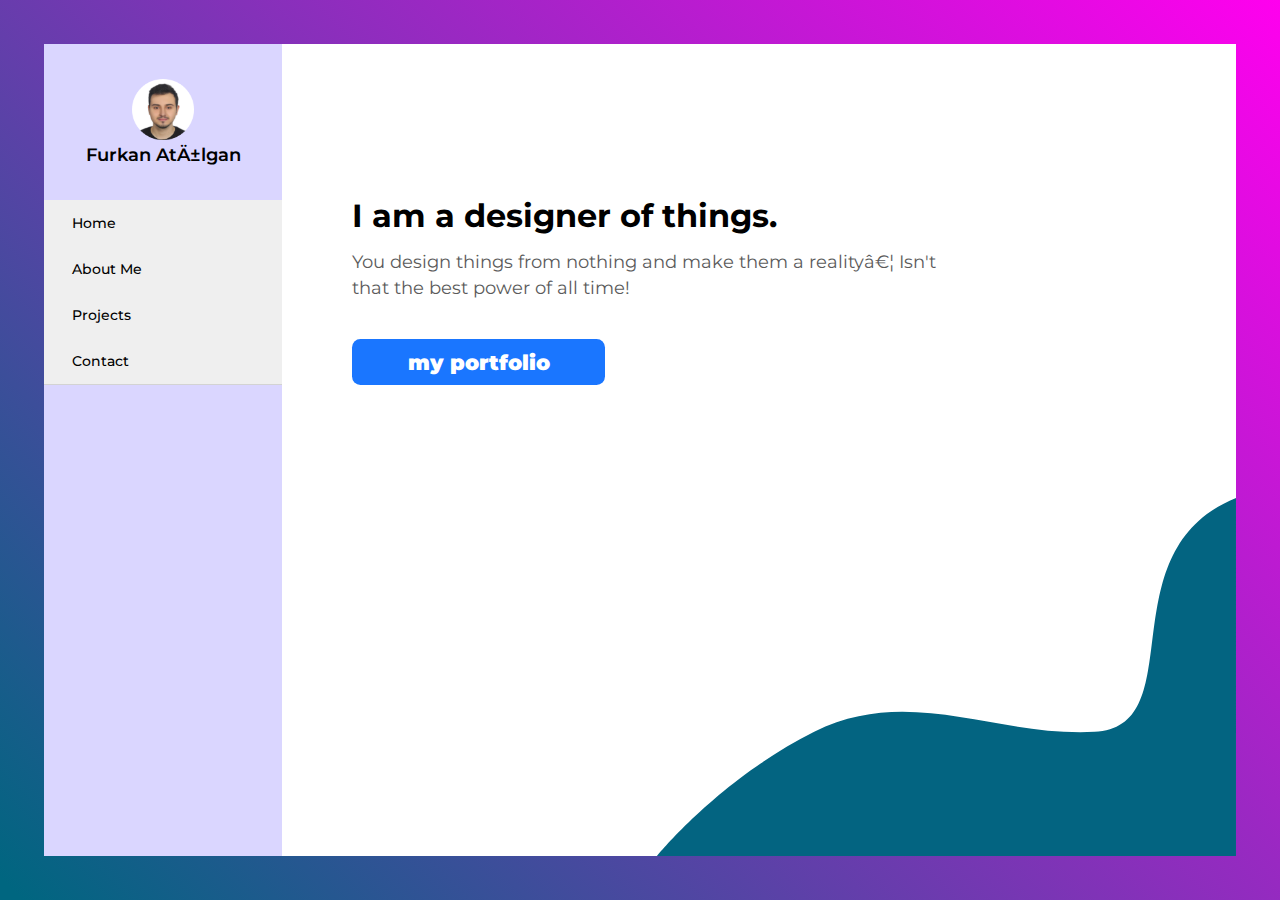
==== index.html @ 07aae766 "adjustments" ====
<!DOCTYPE html>
<html>

<head>
    <title>Furkan Atılgan | Welcome</title>
    <meta name="viewport" content="width = device-width, initial-scale = 1.0">
    <meta charset="urf-8">
    <meta name="author" content="Furkan Atılgan">
    <link rel="stylesheet" href="css/main.css">
    <link href="https://fonts.googleapis.com/css?family=Montserrat&display=swap" rel="stylesheet">
</head>

<body>
    <aside>
        <figure>
            <div class="avatar"><img src="img/Avatar.png"></div>
            <figcaption>Furkan Atılgan</figcaption>
        </figure>
        <button onclick="displaynav()" id="navbtn">
            <img src="img/Group_1.svg"></img>
        </button>
        <nav style="height: 0px">
            <ul>
                <li><a href="index.html">Home</a></li>
                <li><a href="about_me.html">About Me</a></li>
                <li><a href="projects.html">Projects</a></li>
                <li><a href="contact.html">Contact</a></li>
            </ul>
        </nav>
    </aside>

    <main>
        <h1>I am a designer of things.</h1>
        <p>You design things from nothing and make them a reality… Isn't that the best power of all time!</p>
        <a class="cntc" href="#">my portfolio</a>
        <img src="img/Path_1.svg">
    </main>

    </div>
</body>
<script src="js/main.js"></script>

</html>
---- css/main.css ----
* {
  box-sizing: border-box;
}

html,
body {
  height: 100%;
  padding: 0;
  font-size: 2vh;
  margin: 0;
  font-family: "Montserrat", sans-serif;
}

body {
  background: #006680;
}
body aside {
  display: grid;
  grid-template-columns: auto 40px;
  padding: 1.5em 2em;
}
body aside figure {
  display: inline-block;
  margin: 0;
  padding: 0;
}
body aside figure .avatar {
  display: none;
}
body aside figure figcaption {
  margin: 0;
  padding: 0;
  font-size: 1.5em;
  font-weight: 600;
  color: white;
}
body aside #navbtn {
  width: auto;
  height: auto;
  outline: none;
  border: none;
  background-color: inherit;
  padding: 0;
  outline: 0;
}
body aside #navbtn img {
  width: 2.8em;
}
body aside nav {
  position: absolute;
  display: block;
  overflow: hidden;
  top: 4.798em;
  right: 0;
  padding: 0;
  margin: 0;
  width: 100%;
  transition: 0.4s;
  z-index: 5;
}
body aside nav ul {
  padding: 0;
  margin: 0;
  list-style-type: none;
  background-color: white;
}
body aside nav ul li {
  width: 100%;
  text-align: center;
  border-top: 1px solid lightgrey;
}
body aside nav ul li a {
  text-decoration: none;
  font-size: 1.4em;
  padding: 1em;
  font-weight: 500;
  display: block;
  color: black;
  cursor: pointer;
}
body aside nav ul :last-child a {
  border-bottom: 1px solid lightgrey;
}
body main {
  width: 100%;
  height: 85%;
  background-color: #fff;
  padding: 2em;
  margin: 0;
}
body main h1 {
  padding: 0;
  margin: 1em 0 1em 0;
  font-size: 2.4em;
}
body main p {
  font-size: 1.5em;
  color: #5b5b5b;
  line-height: 1.5em;
}
body main .cntc {
  text-decoration: none;
  color: #fff;
  width: 100%;
  text-align: center;
  font-size: 1.6em;
  font-weight: 900;
  padding: 0.8em;
  background-color: #1a76ff;
  display: inline-block;
  margin-top: 1em;
  border-radius: 0.4em;
}
body main img {
  display: none;
}

@media screen and (min-width: 800px) {
  body {
    /* Permalink - use to edit and share this gradient: https://colorzilla.com/gradient-editor/#006680+1,ff00ee+100,7db9e8+100 */
    background: #006680;
    /* Old browsers */
    background: -moz-linear-gradient(45deg, #006680 1%, #ff00ee 100%, #7db9e8 100%);
    /* FF3.6-15 */
    background: -webkit-linear-gradient(45deg, #006680 1%, #ff00ee 100%, #7db9e8 100%);
    /* Chrome10-25,Safari5.1-6 */
    background: linear-gradient(45deg, #006680 1%, #ff00ee 100%, #7db9e8 100%);
    /* W3C, IE10+, FF16+, Chrome26+, Opera12+, Safari7+ */
    filter: progid:DXImageTransform.Microsoft.gradient( startColorstr="#006680", endColorstr="#7db9e8",GradientType=1 );
    /* IE6-9 fallback on horizontal gradient */
    background-attachment: fixed;
    background-repeat: no-repeat;
    font-size: 1.37vw;
    height: calc(100% - 5em);
    margin: 2.5em;
    display: grid;
    grid-template-columns: 20% auto;
  }
  body aside {
    padding: 0;
    display: block;
    background-color: #dad6ff;
  }
  body aside figure {
    text-align: center;
    display: block;
    height: auto;
    width: auto;
    margin: 2em 0 2em 0;
  }
  body aside figure .avatar {
    display: block;
  }
  body aside figure .avatar img {
    height: 3.5em;
  }
  body aside figure figcaption {
    color: black;
    font-size: 1em;
  }
  body aside button {
    display: none;
  }
  body aside nav {
    margin: 0;
    position: static;
    width: 100%;
    height: auto !important;
    display: block;
    background-color: #efefef;
  }
  body aside nav ul {
    background-color: inherit;
  }
  body aside nav ul li {
    text-align: left;
    border: none;
  }
  body aside nav ul li a {
    background-color: inherit;
    font-size: 0.8em;
    padding-left: 2em;
  }
  body aside nav ul li a:hover {
    background-color: #1a76ff;
    color: white;
    transition: 0.3s;
  }
  body main {
    height: auto;
    position: relative;
    padding: 2em 4em;
  }
  body main h1 {
    font-size: 1.8em;
    font-weight: bold;
    margin: 3.7em 0 0 0;
  }
  body main p {
    font-size: 1em;
    margin: 0.8em 0;
    width: 35em;
  }
  body main .cntc {
    font-size: 1.2em;
    width: 12em;
    padding: 0.5em;
    margin: 1.8em 0;
    display: block;
  }
  body main img {
    position: absolute;
    bottom: 0;
    right: 0;
    width: 33em;
    display: block;
  }
}

/*# sourceMappingURL=main.css.map */
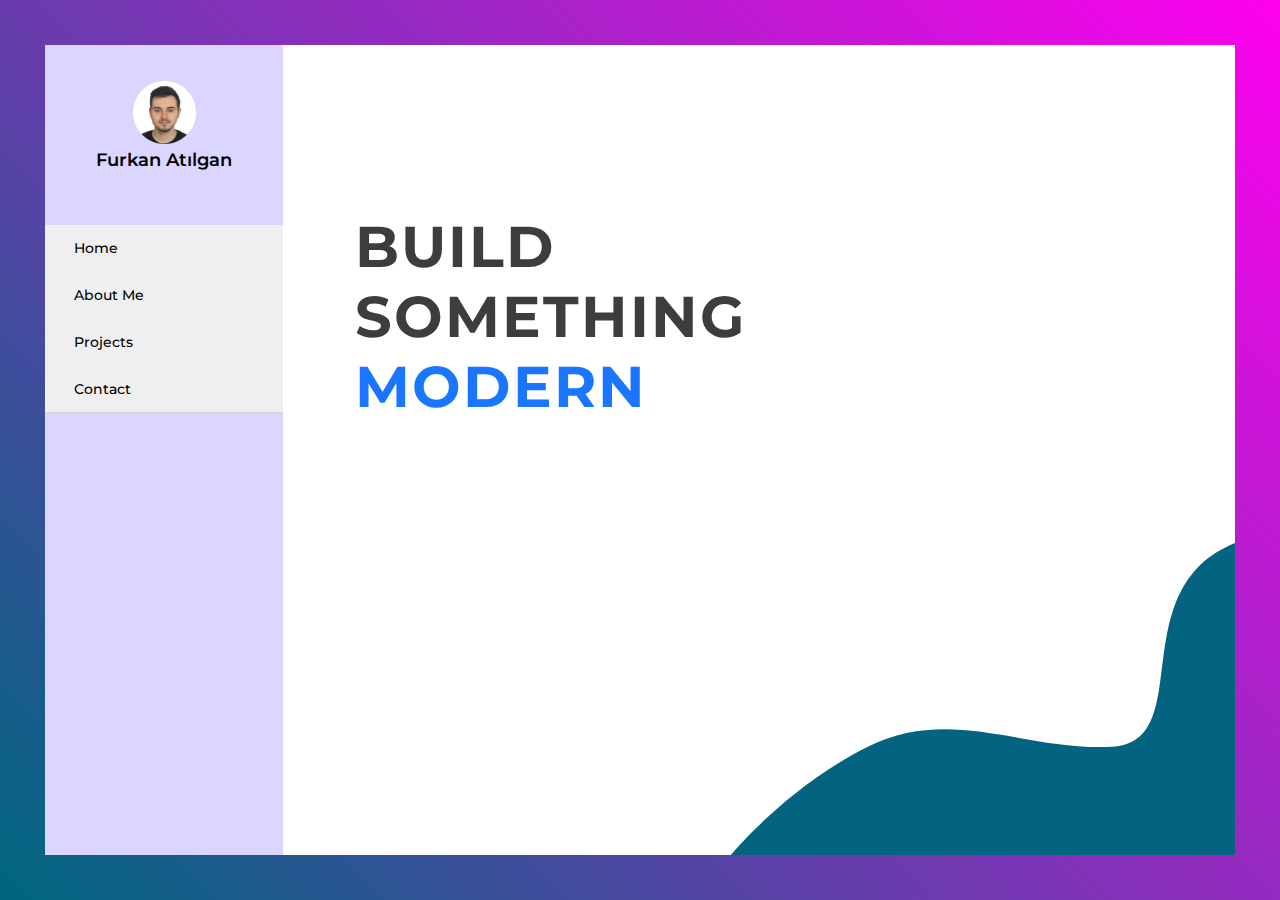
==== commit 2fa6f5fc: "home and about me pages changed largely" ====
--- a/index.html
+++ b/index.html
@@ -4,13 +4,13 @@
 <head>
     <title>Furkan Atılgan | Welcome</title>
     <meta name="viewport" content="width = device-width, initial-scale = 1.0">
-    <meta charset="urf-8">
+    <meta charset="utf-8">
     <meta name="author" content="Furkan Atılgan">
     <link rel="stylesheet" href="css/main.css">
     <link href="https://fonts.googleapis.com/css?family=Montserrat&display=swap" rel="stylesheet">
 </head>
 
-<body>
+<body onload="startInterval()">
     <aside>
         <figure>
             <div class="avatar"><img src="img/Avatar.png"></div>
@@ -30,10 +30,8 @@
     </aside>
 
     <main>
-        <h1>I am a designer of things.</h1>
-        <p>You design things from nothing and make them a reality… Isn't that the best power of all time!</p>
-        <a class="cntc" href="#">my portfolio</a>
-        <img src="img/Path_1.svg">
+        <h1>build <br> something <br> <span id="spnTxt">modern</span></h1>
+        <img src="img/Path_1.svg">  
     </main>
 
     </div>
--- a/css/main.css
+++ b/css/main.css
@@ -6,7 +6,7 @@
 body {
   height: 100%;
   padding: 0;
-  font-size: 2vh;
+  font-size: 14px;
   margin: 0;
   font-family: "Montserrat", sans-serif;
 }
@@ -91,7 +91,15 @@
 body main h1 {
   padding: 0;
   margin: 1em 0 1em 0;
-  font-size: 2.4em;
+  font-size: 3.2em;
+  font-weight: bold;
+  text-transform: uppercase;
+  letter-spacing: 2px;
+  color: #3d3d3d;
+  text-align: center;
+}
+body main h1 span {
+  color: #1a76ff;
 }
 body main p {
   font-size: 1.5em;
@@ -130,7 +138,7 @@
     /* IE6-9 fallback on horizontal gradient */
     background-attachment: fixed;
     background-repeat: no-repeat;
-    font-size: 1.37vw;
+    font-size: 18px !important;
     height: calc(100% - 5em);
     margin: 2.5em;
     display: grid;
@@ -163,6 +171,7 @@
   }
   body aside nav {
     margin: 0;
+    margin-top: 3em;
     position: static;
     width: 100%;
     height: auto !important;
@@ -189,12 +198,11 @@
   body main {
     height: auto;
     position: relative;
-    padding: 2em 4em;
+    padding: 6em 4em;
   }
   body main h1 {
-    font-size: 1.8em;
     font-weight: bold;
-    margin: 3.7em 0 0 0;
+    text-align: left;
   }
   body main p {
     font-size: 1em;
@@ -212,7 +220,7 @@
     position: absolute;
     bottom: 0;
     right: 0;
-    width: 33em;
+    width: 28em;
     display: block;
   }
 }
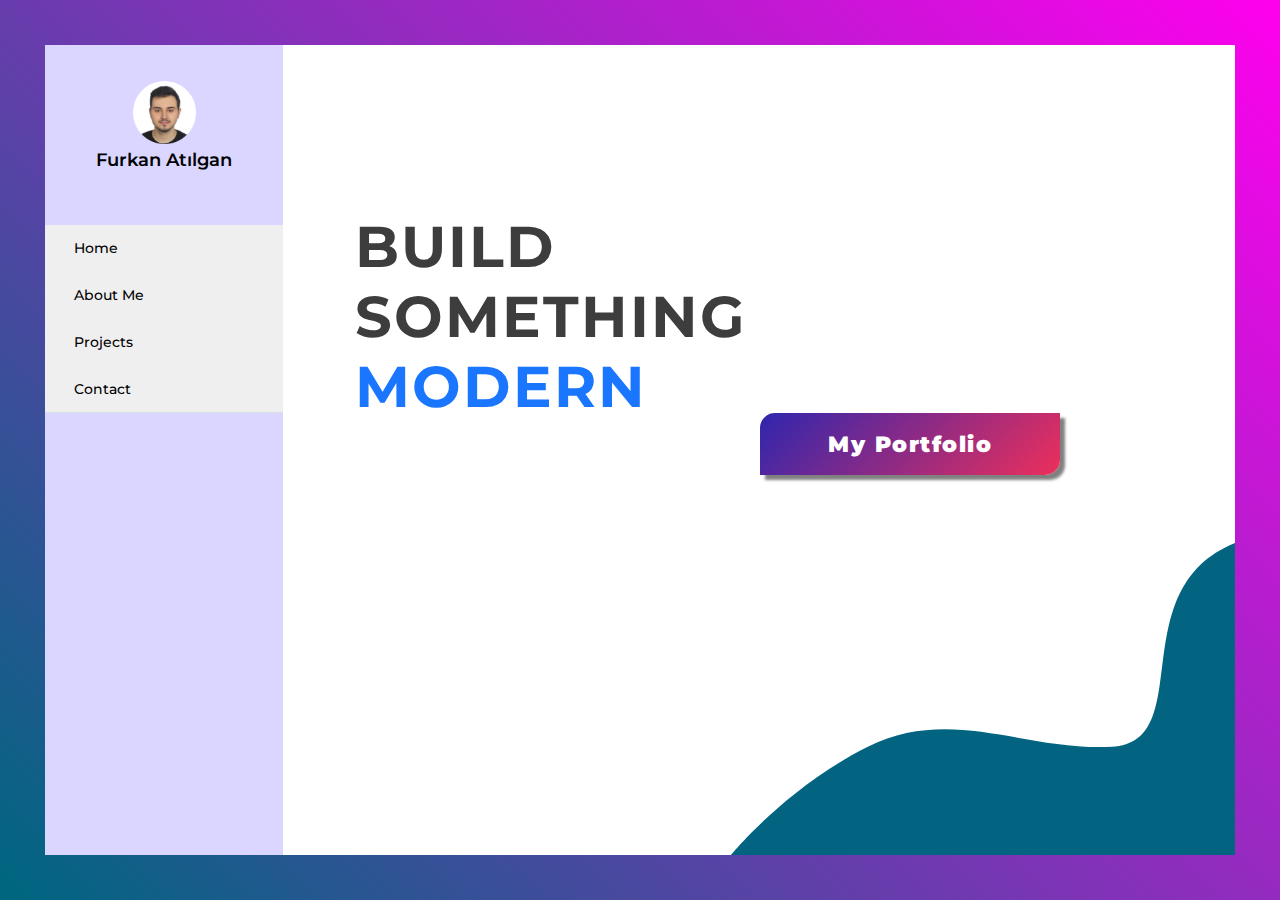
==== commit 7df4953a: "portfolio download link added" ====
--- a/index.html
+++ b/index.html
@@ -31,7 +31,8 @@
 
     <main>
         <h1>build <br> something <br> <span id="spnTxt">modern</span></h1>
-        <img src="img/Path_1.svg">  
+        <img src="img/Path_1.svg">
+        <a class="cntc" href="img/Furkan Atılgan CV.pdf" download>My Portfolio</a>  
     </main>
 
     </div>
--- a/css/main.css
+++ b/css/main.css
@@ -55,19 +55,19 @@
   padding: 0;
   margin: 0;
   width: 100%;
-  transition: 0.4s;
+  transition: height 0.4s;
   z-index: 5;
 }
 body aside nav ul {
   padding: 0;
   margin: 0;
   list-style-type: none;
-  background-color: white;
+  background-color: #f2fcff;
 }
 body aside nav ul li {
   width: 100%;
   text-align: center;
-  border-top: 1px solid lightgrey;
+  border-top: 1px solid #d5e0e3;
 }
 body aside nav ul li a {
   text-decoration: none;
@@ -79,9 +79,12 @@
   cursor: pointer;
 }
 body aside nav ul :last-child a {
-  border-bottom: 1px solid lightgrey;
+  border-bottom: 1px solid #d5e0e3;
 }
 body main {
+  position: relative;
+  top: 0;
+  transition: top 0.4s;
   width: 100%;
   height: 85%;
   background-color: #fff;
@@ -113,11 +116,23 @@
   text-align: center;
   font-size: 1.6em;
   font-weight: 900;
-  padding: 0.8em;
-  background-color: #1a76ff;
+  padding: 18px;
+  letter-spacing: 1.5px;
+  /* Permalink - use to edit and share this gradient: https://colorzilla.com/gradient-editor/#3126ad+1,ed2f5b+100 */
+  background: #3126ad;
+  /* Old browsers */
+  background: -moz-linear-gradient(-45deg, #3126ad 1%, #ed2f5b 100%);
+  /* FF3.6-15 */
+  background: -webkit-linear-gradient(-45deg, #3126ad 1%, #ed2f5b 100%);
+  /* Chrome10-25,Safari5.1-6 */
+  background: linear-gradient(135deg, #3126ad 1%, #ed2f5b 100%);
+  /* W3C, IE10+, FF16+, Chrome26+, Opera12+, Safari7+ */
+  filter: progid:DXImageTransform.Microsoft.gradient( startColorstr="#3126ad", endColorstr="#ed2f5b",GradientType=1 );
+  /* IE6-9 fallback on horizontal gradient */
+  box-shadow: 5px 5px 3px grey;
   display: inline-block;
   margin-top: 1em;
-  border-radius: 0.4em;
+  border-radius: 15px 0;
 }
 body main img {
   display: none;
@@ -177,6 +192,7 @@
     height: auto !important;
     display: block;
     background-color: #efefef;
+    transition: none !important;
   }
   body aside nav ul {
     background-color: inherit;
@@ -186,6 +202,7 @@
     border: none;
   }
   body aside nav ul li a {
+    border: none;
     background-color: inherit;
     font-size: 0.8em;
     padding-left: 2em;
@@ -196,6 +213,9 @@
     transition: 0.3s;
   }
   body main {
+    position: relative;
+    top: 0 !important;
+    transition: none !important;
     height: auto;
     position: relative;
     padding: 6em 4em;
@@ -211,10 +231,13 @@
   }
   body main .cntc {
     font-size: 1.2em;
-    width: 12em;
-    padding: 0.5em;
+    width: 300px;
+    padding: 18px;
     margin: 1.8em 0;
     display: block;
+    position: absolute;
+    bottom: calc(50% - 64px);
+    right: 175px;
   }
   body main img {
     position: absolute;
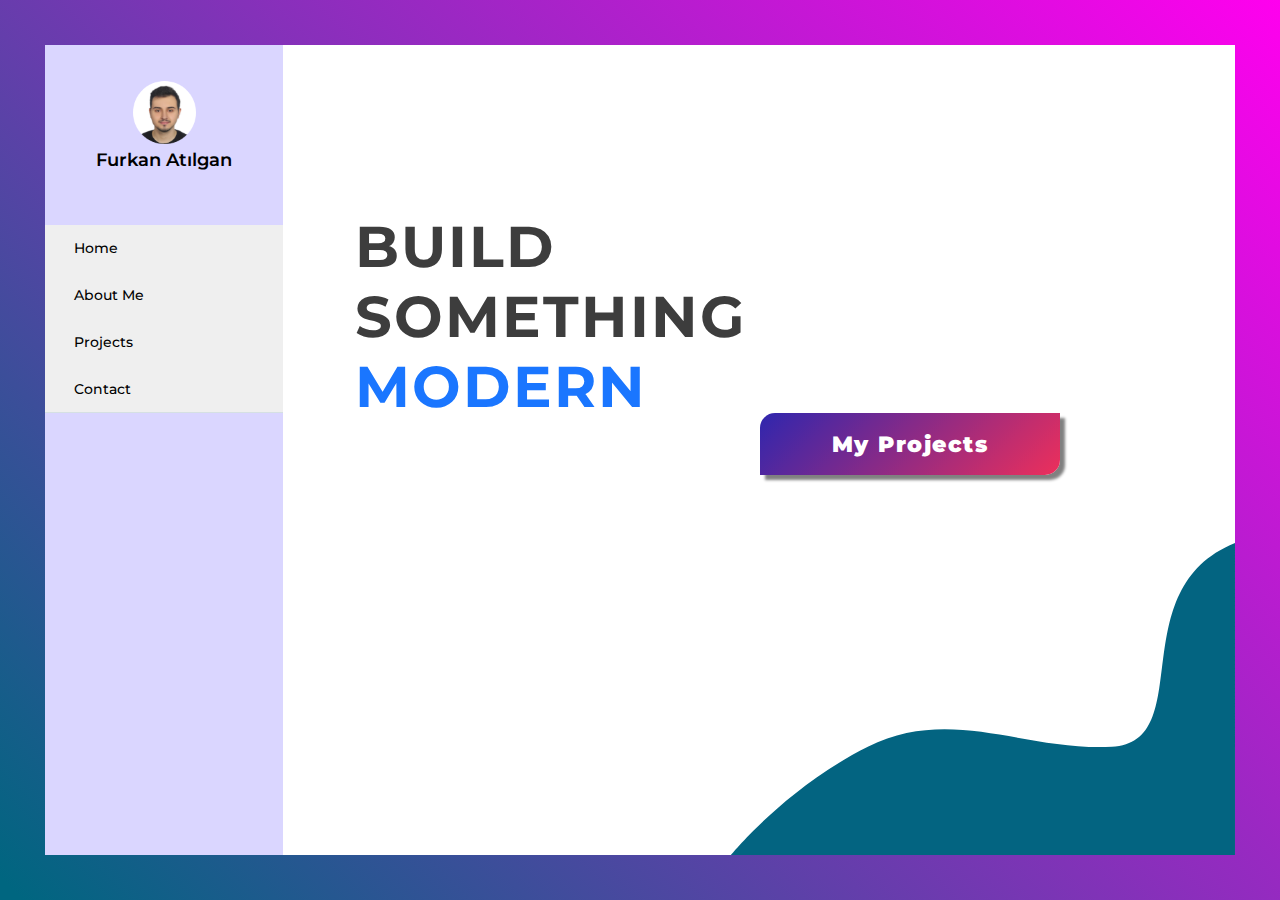
==== commit ad32b622: "some modifications" ====
--- a/index.html
+++ b/index.html
@@ -2,40 +2,41 @@
 <html>
 
 <head>
-    <title>Furkan Atılgan | Welcome</title>
-    <meta name="viewport" content="width = device-width, initial-scale = 1.0">
-    <meta charset="utf-8">
-    <meta name="author" content="Furkan Atılgan">
-    <link rel="stylesheet" href="css/main.css">
-    <link href="https://fonts.googleapis.com/css?family=Montserrat&display=swap" rel="stylesheet">
+   <title>Furkan Atılgan | Welcome</title>
+   <meta name="viewport" content="width = device-width, initial-scale = 1.0">
+   <meta charset="utf-8">
+   <meta name="author" content="Furkan Atılgan">
+   <link rel="icon" href="img/favicon.png">
+   <link rel="stylesheet" href="css/main.css">
+   <link href="https://fonts.googleapis.com/css?family=Montserrat&display=swap" rel="stylesheet">
 </head>
 
 <body onload="startInterval()">
-    <aside>
-        <figure>
-            <div class="avatar"><img src="img/Avatar.png"></div>
-            <figcaption>Furkan Atılgan</figcaption>
-        </figure>
-        <button onclick="displaynav()" id="navbtn">
-            <img src="img/Group_1.svg"></img>
-        </button>
-        <nav style="height: 0px">
-            <ul>
-                <li><a href="index.html">Home</a></li>
-                <li><a href="about_me.html">About Me</a></li>
-                <li><a href="projects.html">Projects</a></li>
-                <li><a href="contact.html">Contact</a></li>
-            </ul>
-        </nav>
-    </aside>
+   <aside>
+      <figure>
+         <div class="avatar"><img src="img/Avatar.png"></div>
+         <figcaption>Furkan Atılgan</figcaption>
+      </figure>
+      <button onclick="displaynav()" id="navbtn">
+         <img src="img/Group_1.svg"></img>
+      </button>
+      <nav style="height: 0px">
+         <ul>
+            <li><a href="http://furkanatilgan.com">Home</a></li>
+            <li><a href="http://furkanatilgan.com/about_me">About Me</a></li>
+            <li><a href="http://furkanatilgan.com/projects">Projects</a></li>
+            <li><a href="http://furkanatilgan.com/contact">Contact</a></li>
+         </ul>
+      </nav>
+   </aside>
 
-    <main>
-        <h1>build <br> something <br> <span id="spnTxt">modern</span></h1>
-        <img src="img/Path_1.svg">
-        <a class="cntc" href="img/Furkan Atılgan CV.pdf" download>My Portfolio</a>  
-    </main>
+   <main>
+      <h1>build <br> something <br> <span id="spnTxt">modern</span></h1>
+      <img src="img/Path_1.svg">
+      <a class="cntc" href="http://furkanatilgan.com/projects">My Projects</a>
+   </main>
 
-    </div>
+   </div>
 </body>
 <script src="js/main.js"></script>
 
